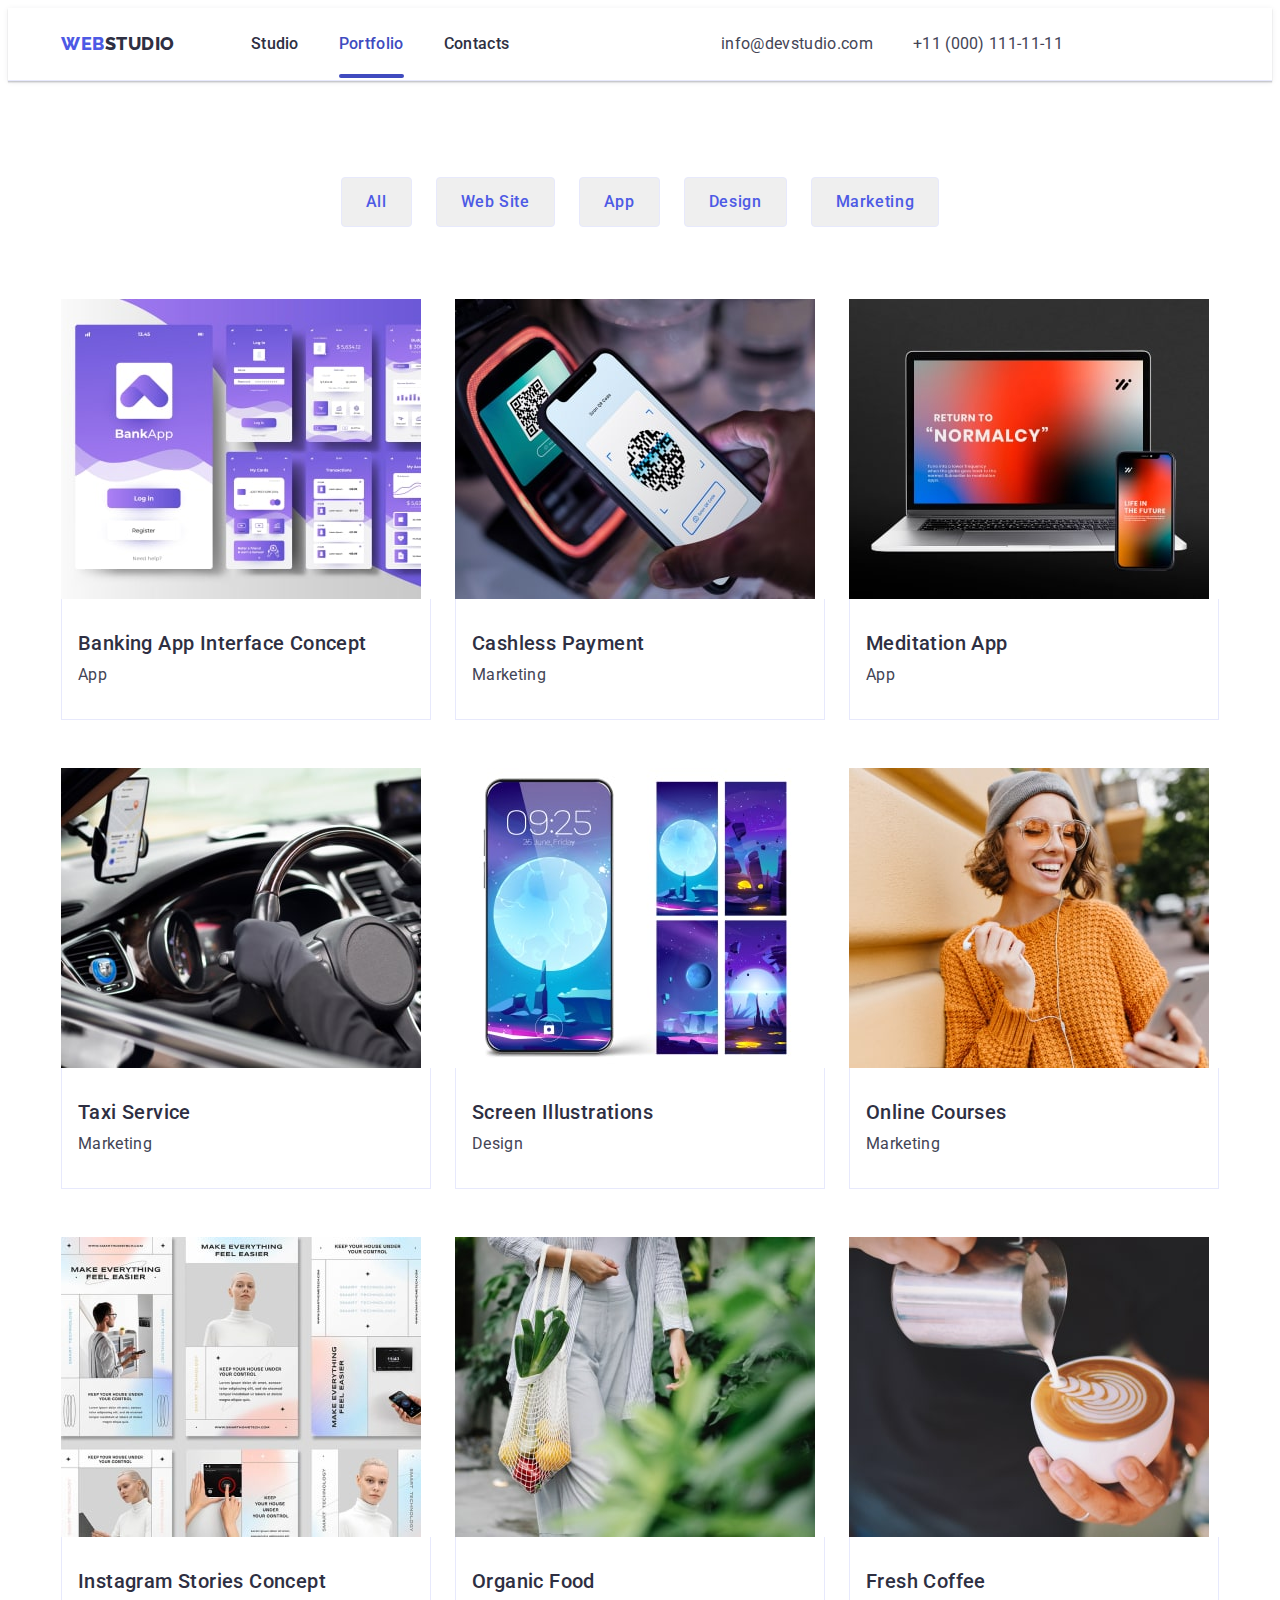
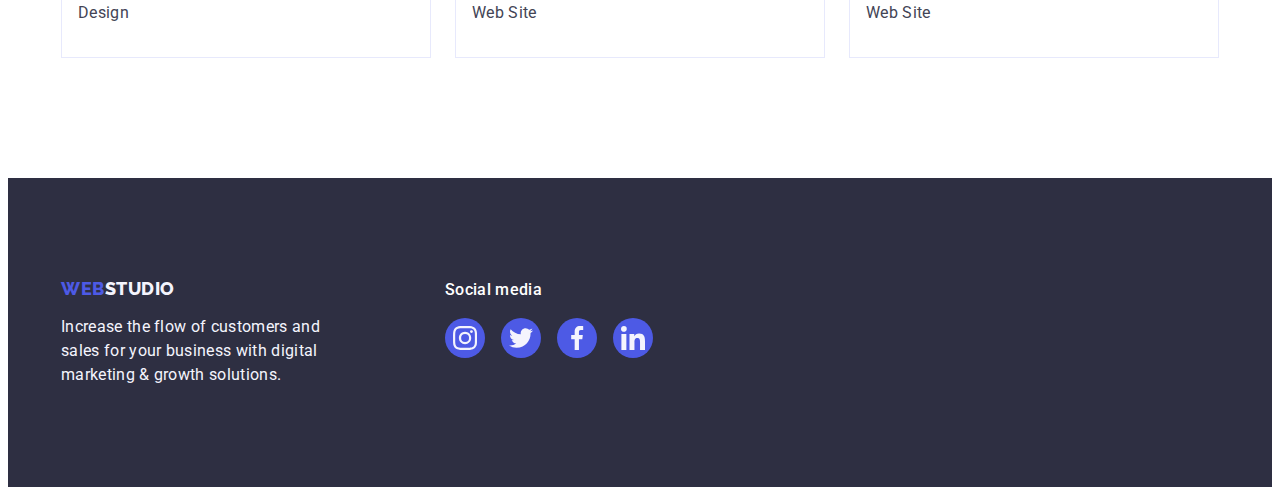
==== portfolio.html @ 5ec16f7e "5" ====
<!DOCTYPE html>
<html lang="en">
<head>
    <meta charset="UTF-8">
    <meta name="viewport" content="width=device-width, initial-scale=1.0">
    <title>Document</title>
    <link rel="preconnect" href="https://fonts.googleapis.com">
<link rel="preconnect" href="https://fonts.gstatic.com" crossorigin>
<link href="https://fonts.googleapis.com/css2?family=Raleway:wght@800&family=Roboto:wght@400;500;700;900&display=swap" rel="stylesheet">
    <link rel="stylesheet" href="https://cdnjs.cloudflare.com/ajax/libs/modern-normalize/2.0.0/modern-normalize.min.css" integrity="sha512-4xo8blKMVCiXpTaLzQSLSw3KFOVPWhm/TRtuPVc4WG6kUgjH6J03IBuG7JZPkcWMxJ5huwaBpOpnwYElP/m6wg==" crossorigin="anonymous" referrerpolicy="no-referrer" />
    <link rel="stylesheet" href="./css/styles.css">  
</head>
<body>
    <header class="header">
        <div class="container header-container">
        <nav class="header-navigation">
        <a href="./index.html" class="header-logo link">Web<span class="header-logo-color">Studio</span></a>
        <ul class="header-menu-list list">
          <li><a href="./index.html" class="header-menu-link link">Studio</a></li> 
          <li><a href="./portfolio.html" class="header-menu-link current link">Portfolio</a></li>
          <li><a href="" class="header-menu-link link">Contacts</a></li>
        </ul>
       </nav>
       <address class="address">
        <ul class="header-menu-address list">
          <li>
              <a href="mailto:info@devstudio.com" class="header-mailto link">info@devstudio.com</a>
          </li>
          <li>
              <a href="tel:+110001111111" class="header-mailto link">+11 (000) 111-11-11</a>
          </li>
        </ul>
      </address>
    </div>
    </header>
    <main class="main">
        <section class="portfolio">
            <div class="container">
            <h1 class="visually-hidden">portfolio</h1>
            <ul class="navigation-list list">
            <li class="navigation-item">
                <button type="button" class="navigation-btn">All</button>
            </li>          
            <li class="navigation-item">
                 <button type="button" class="navigation-btn">Web Site</button>
                </li>   
            <li class="navigation-item">
                <button type="button" class="navigation-btn">App</button>
            </li>   
            <li class="navigation-item">
                <button type="button" class="navigation-btn">Design</button>
            </li>   
            <li class="navigation-item">
                <button type="button" class="navigation-btn">Marketing</button>
            </li>   
         </ul>
            <ul class="portfolio-list list">
                <li class="portfolio-item">
                   <a class="portfolio-link link" href="link">
                    <div class="portfolio-cover-wrap">
                    <img class="portfolio-img" src="./images/Project-Card-1.jpg" alt="Banking App Interface Concept" width="360" height="300"/>
                        <p class="portfolio-cover-text">14 Stylish and User-Friendly App Design Concepts · Task Manager App · Calorie Tracker App · Exotic Fruit Ecommerce App · Cloud Storage App</p>
                </div>
                    <div class="portfolio-name">
                    <h2 class="portfolio-subtitle">Banking App Interface Concept</h2>
                    <p class="portfolio-text">App</p>
                </div>
                </a>
                </li>
                <li class="portfolio-item">
                   <a class="portfolio-link link" href="link">
                    <div class="portfolio-cover-wrap">
                    <img class="portfolio-img" src="./images/Project-Card-2.jpg" alt="Cashless Payment" width="360" height="300"/>
                        <p class="portfolio-cover-text">14 Stylish and User-Friendly App Design Concepts · Task Manager App · Calorie Tracker App · Exotic Fruit Ecommerce App · Cloud Storage App</p>
                </div>
                    <div class="portfolio-name">
                    <h2 class="portfolio-subtitle">Cashless Payment</h2>
                    <p class="portfolio-text">Marketing</p>
                </div>
                </a>
                </li>
                <li class="portfolio-item">
                   <a class="portfolio-link link" href="link">
                    <div class="portfolio-cover-wrap">
                    <img class="portfolio-img" src="./images/Project-Card-3.jpg" alt="Meditation App" width="360" height="300"/>
                    
                        <p class="portfolio-cover-text">14 Stylish and User-Friendly App Design Concepts · Task Manager App · Calorie Tracker App · Exotic Fruit Ecommerce App · Cloud Storage App</p>
                   
                </div>
                    <div class="portfolio-name">
                    <h2 class="portfolio-subtitle">Meditation App</h2>
                    <p class="portfolio-text">App</p>
                </div>
                </a>
                </li>
                <li class="portfolio-item">
                  <a class="portfolio-link link" href="link">
                    <div class="portfolio-cover-wrap">
                    <img class="portfolio-img" src="./images/Project-Card-4.jpg" alt="Taxi Service" width="360" height="300"/>
                    
                        <p class="portfolio-cover-text">14 Stylish and User-Friendly App Design Concepts · Task Manager App · Calorie Tracker App · Exotic Fruit Ecommerce App · Cloud Storage App</p>
                    
                </div>
                  <div class="portfolio-name">
                  <h2 class="portfolio-subtitle">Taxi Service</h2>
                  <p class="portfolio-text">Marketing</p>
                </div>
                </a>  
                </li>
                <li class="portfolio-item">
                    <a class="portfolio-link link" href="link">
                        <div class="portfolio-cover-wrap">
                        <img class="portfolio-img" src="./images/Project-Card-5.jpg" alt="Screen Illustrations" width="360" height="300"/>
                            <p class="portfolio-cover-text">14 Stylish and User-Friendly App Design Concepts · Task Manager App · Calorie Tracker App · Exotic Fruit Ecommerce App · Cloud Storage App</p>
                    </div>   
                    <div class="portfolio-name">
                    <h2 class="portfolio-subtitle">Screen Illustrations</h2>
                    <p class="portfolio-text">Design</p>
                </div> 
                </a> 
                </li>
                <li class="portfolio-item">
                    <a class="portfolio-link link" href="link">
                        <div class="portfolio-cover-wrap">
                        <img class="portfolio-img" src="./images/Project-Card-6.jpg" alt="Online Courses" width="360" height="300"/>
                            <p class="portfolio-cover-text">14 Stylish and User-Friendly App Design Concepts · Task Manager App · Calorie Tracker App · Exotic Fruit Ecommerce App · Cloud Storage App</p>
                    </div>
                    <div class="portfolio-name">
                    <h2 class="portfolio-subtitle">Online Courses</h2>
                    <p class="portfolio-text">Marketing</p>
                </div>
                </a>  
                </li>
                <li class="portfolio-item">  
                    <a class="portfolio-link link" href="link">
                        <div class="portfolio-cover-wrap">
                        <img class="portfolio-img" src="./images/Project-Card-7.jpg" alt="Instagram Stories Concept" width="360" height="300"/>
                            <p class="portfolio-cover-text">14 Stylish and User-Friendly App Design Concepts · Task Manager App · Calorie Tracker App · Exotic Fruit Ecommerce App · Cloud Storage App</p>
                    </div>
                        <div class="portfolio-name">
                        <h2 class="portfolio-subtitle">Instagram Stories Concept</h2>
                    <p class="portfolio-text">Design</p>
                </div>
                </a>  
                </li>
                <li class="portfolio-item">
                    <a class="portfolio-link link" href="link">
                        <div class="portfolio-cover-wrap">
                        <img class="portfolio-img" src="./images/Project-Card-8.jpg" alt="Organic Food" width="360" height="300"/>
                           <p class="portfolio-cover-text">14 Stylish and User-Friendly App Design Concepts · Task Manager App · Calorie Tracker App · Exotic Fruit Ecommerce App · Cloud Storage App</p>
                    </div>
                        <div class="portfolio-name">
                        <h2 class="portfolio-subtitle">Organic Food</h2>
                    <p class="portfolio-text">Web Site</p>
                </div>
                </a>    
                </li>
                <li class="portfolio-item">   
                    <a class="portfolio-link link" href="link">
                        <div class="portfolio-cover-wrap">
                        <img class="portfolio-img" src="./images/Project-Card-9.jpg" alt="Fresh Coffee" width="360" height="300"/>
                         <p class="portfolio-cover-text">14 Stylish and User-Friendly App Design Concepts · Task Manager App · Calorie Tracker App · Exotic Fruit Ecommerce App · Cloud Storage App</p>
                    </div>  
                    <div class="portfolio-name">
                    <h2 class="portfolio-subtitle">Fresh Coffee</h2>
                    <p class="portfolio-text">Web Site</p>
                </div>
                </a>  
                </li>
            </ul>
        </div>
        </section>
    </main>
    <footer class="footer">
        <div class="container footer-container">
            <div class="footer-logo-container">
        <a href="./index.html" class="footer-logo link">Web<span class="footer-logo-color">Studio</span></a>
        <p class="footer-text">Increase the flow of customers and sales for your business with digital marketing & growth solutions.</p>
    </div>
        <div class="footer-social-icon">
            <p class="footer-social-text">Social media</p>
            <ul class="footer-list-icon list">
                <li class="footer-item-icon">
                    <a class="footer-links link" href="https://www.instagram.com/">
                    <svg class="footer-icons" width="24" height="24">
                        <use href="./images/icons.svg#icon-instagram-2-1"></use>
                    </svg>
                </a>
                </li>
                <li class="footer-item-icon">
                    <a class="footer-links link" href="https://twitter.com/">
                    <svg class="footer-icons" width="24" height="24">
                        <use href="./images/icons.svg#icon-twitter-1-1"></use>
                    </svg>
                </a>
                </li>
                <li class="footer-item-icon">
                    <a class="footer-links link" href="https://www.facebook.com/">
                    <svg class="footer-icons" width="24" height="24">
                        <use href="./images/icons.svg#icon-facebook-1-1"></use>
                    </svg>
                </a>
                </li>
                <li class="footer-item-icon">
                    <a class="footer-links link" href="https://www.linkedin.com/?original_referer=https%3A%2F%2Fgooddilya.github.io%2F">
                    <svg class="footer-icons" width="24" height="24">
                        <use href="./images/icons.svg#icon-linkedin-1-1"></use>
                    </svg>
                </a>
                </li>
            </ul>
        </div>
    </div>
    </footer>
</body>
</html>
---- css/styles.css ----
p,
h1,
h2,
h3,
h4,
h5,
h6 {
    margin-top: 0;
    margin-bottom: 0;
}

ul {
margin-left: 0;
margin-top: 0;
margin-bottom: 0;
}

:root {
    --main--cl: #434455;
    --footer--cl: #F4F4FD;
    --logos--cl: #2e2f42;
    --btm--cl:#4d5ae5;
}

body{
    font-family: "Roboto", sans-serif;
    color: var(--main--cl);
    background-color: #FFFFFF;
 }

.link {
    text-decoration: none;
}

.list {
    list-style-type: none;
}



img{display: block;}

.visually-hidden {
    position: absolute;
    width: 1px;
    height: 1px;
    margin: -1px;
    border: 0;
    padding: 0;
    white-space: nowrap;
    clip-path: inset(100%);
    clip: rect(0 0 0 0);
    overflow: hidden;
    }

/*! -----heder----- */

.container {
    width: 1158px;
    margin: 0 auto;
    padding-left: 15px;
    padding-right: 15px;
}

.header {
    border-bottom: 1px solid #e7e9fc;
    box-shadow: 0px 2px 1px rgba(46, 47, 66, 0.08), 0px 1px 1px rgba(46, 47, 66, 0.16), 0px 1px 6px rgba(46, 47, 66, 0.08);
}

.header-navigation{
    display: flex;
    align-items: center;
    margin-right: auto;
    padding: 24px 0;
}

.header-container{
    display: flex;
    align-items: center;
}

.header-logo {
    color: #4D5AE5;
    font-family: "Raleway", sans-serif;
    font-size: 18px;
    font-weight: 800;
    line-height: 1.17; 
    letter-spacing: 0.03em;
    text-transform: uppercase;
    margin-right: 76px; 
}

.header-logo-color {
    color: var(--logos--cl);
    font-family: "Raleway", sans-serif;
    font-size: 18px;
    font-weight: 800;
    line-height: 1.17; 
    letter-spacing: 0.03em;
    text-transform: uppercase; 
    
}

.header-logo:hover,
.header-logo:focus
 {
    color: #404bbf;
}

.header-menu-list {
    display: flex;
    gap: 40px;
    padding-left: 0%;
}

.header-menu-link {
    color: #2E2F42;
    font-size: 16px;
    font-weight: 500;
    line-height: 1.5;
    letter-spacing: 0.02em;
    padding: 24px 0;
    transition: color 250ms cubic-bezier(0.4, 0, 0.2, 1);
    position: relative;
}

.current {
    color: #404BBF;
    position: relative;
    
}

 .current:after {
    content: '';
    position: absolute;
    left: 0;
    bottom: -1px;
    height: 4px;
    width: 100%;
    background-color: #404bbf;
    border-radius: 2px;
    display: block;
}

.header-menu-link:hover,
.header-menu-link:focus {
    color:#404bbf;
}

.address {
    font-style: normal;
}

.header-menu-address{
    display: flex;
    gap: 40px;
    margin-right: 156px;
    padding-left: 0%;
}

.header-mailto {
    color: var(--main--cl);
    font-family: Roboto;
    font-size: 16px;
    font-style: normal;
    font-weight: 400;
    line-height: 1.5; 
    letter-spacing: 0.02em;
    transition: color 250ms cubic-bezier(0.4, 0, 0.2, 1);
}



.header-mailto:hover,
.header-mailto:focus {
    color: #404bbf
}

/*! -----main----- */

.hero {
    padding: 188px 0;
    background: var(--navyblue, #2E2F42);
    background-image:linear-gradient( rgba(46, 47, 66, 0.7), rgba(46, 47, 66, 0.7) ), url(../images/people-office.jpg);
    background-repeat: no-repeat;
    background-position: center;
    background-size: cover;
    max-width: 1440px;
    margin: 0 auto;

}


.hero-title {
    color: var(--white, #FFF);
text-align: center;
font-size: 56px;
font-weight: 700;
line-height: 1.07;
letter-spacing: 0.02em;
max-width: 496px;
margin: 0 auto;
margin-bottom: 48px;
}

.hero-btn {
    background-color: var(--btm--cl, #4d5ae5);
    padding: 16px 32px;
    border-radius: 4px;
    border: none;
    display: block;
    min-width: 169px;
    height: 56px;
    border-radius: 4px;
    cursor: pointer;
    margin: 0 auto;
    transition: background-color 250ms cubic-bezier(0.4, 0, 0.2, 1);
}
 
.hero-btn:hover,
.hero-btn:hover
{
    background-color: #404BBF;
}

.hero-btn {
    color: var(--white, #FFF);
font-family: "Roboto", sans-serif;
cursor: pointer;
font-size: 16px;
font-weight: 500;
line-height: 1.5; 
letter-spacing: 0.04em;

}

.advantages {
    padding: 120px 0;
}

.advantages-list {
    padding: 0; 
    display: flex; 
    gap: 24px;
}

.advantages-item {
    width: calc((100% - 72px) / 4);
}

.advantages-item-top {
    width: 264px;
    height: 112px;
    display: flex;
    align-items: center;
    justify-content: center;
    border-radius: 4px;
    background: var(--cloud, #F4F4FD);
    margin-bottom: 8px;
}

.advantages-subtitle {
    color: var(--navyblue, #2E2F42);
font-size: 20px;
font-weight: 500;
line-height: 1.2; 
letter-spacing: 0.02em;
margin-bottom: 8px;
}
.advantages-text {
    color: varvar(--main--cl);
font-size: 16px;
line-height: 1.5; 
letter-spacing: 0.02em;
}
  
.work {
    padding-bottom: 120px;
}

.work-title {
    color: var(--navyblue, #2E2F42);
    text-align: center;
    font-size: 36px;
    font-weight: 700;
    line-height: 1.11;
    letter-spacing: 0.02em;
    text-transform: capitalize;
    /* max-width: 323px;  */
    margin: 0 auto; 
    margin-bottom: 72px;
}
.work-item {
    display: flex;
    gap: 24px;
    padding-left: 0%;
}
.work-list {
    flex-basis: calc((100% - 48px) / 3)
}

.work-img{}

.team {
    background-color: #F4F4FD;
    padding: 120px 0
}
.team-title {
    color: var(--navyblue, #2E2F42);
    text-align: center;
font-size: 36px;
font-weight: 700;
line-height: 1.11;
letter-spacing: 0.02em;
text-transform: capitalize;
margin-bottom: 72px;

}
.team-item {
    display: flex;
    gap: 24px;
    padding-left: 0%;
}
.team-list {
    background-color: #FFFFFF;
    border-radius: 0px 0px 4px 4px;
background: var(--white, #FFF);
flex-basis: calc((100% - 3 * 24px) / 4);
box-shadow: 0px 2px 1px 0px rgba(46, 47, 66, 0.08), 0px 1px 1px 0px rgba(46, 47, 66, 0.16), 0px 1px 6px 0px rgba(46, 47, 66, 0.08);
}

.team-name{
    padding: 32px 0;
}

.team-subtitle {
    color: var(--navyblue, #2E2F42);
    text-align: center;
font-size: 20px;
font-weight: 500;
line-height: 1.2;
letter-spacing: 0.02em;
margin-bottom: 8px
}
.team-text {
    color: var(--main--cl);
    text-align: center;
font-family: Roboto;
font-size: 16px;
line-height: 1.5; 
letter-spacing: 0.02em;
margin-bottom: 8px;
}

/* .container-icon-team {

} */

.social-list-icon {
    display: flex;
    justify-content: center;
    align-items: center;
    gap: 24px;
    padding-left: 0;
}

.team-links {
    display: flex;
    align-items: center;
    justify-content: center;
    fill: var(--footer--cl) ;
    background-color: var(--btm--cl) ;
    width: 40px;
    height: 40px;
    border-radius: 50%;
    transition: background-color 250ms cubic-bezier(0.4, 0, 0.2, 1); 
}

.team-links:hover,
.team-links:focus {
    background-color:#404BBF;
}

.client {
    padding-top: 120px;
    padding-bottom: 120px;
}

.client-title {
color: var(--navyblue, #2E2F42);
text-align: center;
font-size: 36px;
font-style: normal;
font-weight: 700;
line-height: 1.11;
letter-spacing: 0.02em;
text-transform: capitalize;
margin-bottom: 72px;
}

.client-list {
    display: flex;
    gap: 24px;
    padding: 0;
}

.client-item {
    width: calc((100% - 120px) / 6);
    height: 88px;
}

.client-link {
 width: 100%;
 height: 100%;
 border-radius: 4px;
 border: 1px solid var(--lightslate, #8E8F99);
 display: flex;
 align-items: center;
 justify-content: center;
 color: #8E8F99;
 transition: border-color 250ms cubic-bezier(0.4, 0, 0.2, 1), color 250ms cubic-bezier(0.4, 0, 0.2, 1);
}

.client-link:hover,
.client-link:focus {
    border-color: #404bbf;
    color: #404bbf;
}

.client-icon {
    fill: currentColor
}
    

.portfolio {
    padding-top: 96px; 
    padding-bottom: 120px;
}

.navigation {
}
.navigation-item {
    margin-bottom: 0%;
    
}
.navigation-list {
    display: flex;
    justify-content: center;
    gap: 24px;
    margin-bottom: 72px;
    padding-left: 0%;
}

/* .navigation-btn{
    background-color: var(--cloud, #F4F4FD);
    transition-property: color, babackground-colorc;
    transition-duration: 250ms;
    transition-timing-function: cubic-bezier(0.4, 0, 0.2, 1);    
} */

.navigation-btn {
color: var(--iris, #4D5AE5);
font-family: "Roboto", sans-serif;
cursor: pointer;
text-align: center;
font-size: 16px;
font-style: normal;
font-weight: 500;
line-height: 1.5;
letter-spacing: 0.04em;
padding: 12px 24px;
border: 1px solid #e7e9fc;
border-radius: 4px;
transition: color 250ms cubic-bezier(0.4, 0, 0.2, 1), background-color 250ms cubic-bezier(0.4, 0, 0.2, 1), border-color 250ms cubic-bezier(0.4, 0, 0.2, 1), box-shadow 250ms cubic-bezier(0.4, 0, 0.2, 1);
}

.navigation-btn:hover,
.navigation-btn:focus
 {
    color: #FFFFFF;
    background-color: #404BBF;
    border: 1px solid transparent;
    box-shadow: 0px 3px 1px rgba(0, 0, 0, 0.1), 0px 2px 1px rgba(0, 0, 0, 0.08), 0px 2px 2px rgba(0, 0, 0, 0.12);
}
  
.portfolio-name{
    padding: 32px 16px;
    border: 1px solid #e7e9fc;
    border-top: none; 
}
.portfolio-list {
    display: flex;
    flex-wrap: wrap;
    gap: 32px;
    padding: 0;
    column-gap: 24px;
    row-gap: 48px;
}
.portfolio-item {
    flex-basis: calc((100% - 48px) / 3);
    position: relative;
    
}

.portfolio-link:hover,
.portfolio-link:focus { 
    box-shadow: 0px 1px 6px rgba(46, 47, 66, 0.08), 0px 1px 1px rgba(46, 47, 66, 0.16), 0px 2px 1px rgba(46, 47, 66, 0.08);
}

 
.portfolio-link:hover .portfolio-cover-text {
    transform: translateY(0%)
}

.portfolio-link:focus .portfolio-cover-text {
    transform: translateY(0%)
}

.portfolio-img{
    
}

.portfolio-link {
    display: block;
    transition: box-shadow 250ms cubic-bezier(0.4, 0, 0.2, 1);
}

.portfolio-cover-wrap {
    position: relative;
    overflow: hidden;  
}

/* .portfolio-cover {
    position: absolute;
    top: 0;
    background: var(--iris, #4D5AE5);
    height: 100%;
    padding-top: 40px;
    padding-left: 32px;
    padding-right: 32px;
    padding-bottom: 164px;
    display: flex;
    align-items: center;transform: translateY(100%);
    transition: transform 250ms linear;
} */

.portfolio-cover-text{
color: #F4F4FD;
font-size: 16px;
font-weight: 400;
line-height: 1.5;
letter-spacing: 0.02em;
position: absolute;
top: 0;
background: var(--iris, #4D5AE5);
height: 100%;
padding-top: 40px;
padding-left: 32px;
padding-right: 32px;
padding-bottom: 164px;
display: flex;
align-items: center;transform: translateY(100%);
transition: transform 250ms linear;
padding: 40px 32px;
transition: transform 250ms cubic-bezier(0.4, 0, 0.2, 1);
}


.portfolio-subtitle {
    color: var(--navyblue, #2E2F42);
font-size: 20px;
font-weight: 500;
line-height: 1.2;
letter-spacing: 0.02em;
margin-bottom: 8px;
}
.portfolio-text {
    color: var(--main--cl);
font-size: 16px;
line-height: 1.5;
letter-spacing: 0.02em;
}

.footer-logo {
    color: var(--navyblue,  #4D5AE5);;
    font-family: "Raleway", sans-serif;
    font-size: 18px;
    font-weight: 800;
    line-height: 1.17; 
    letter-spacing: 0.03em;
    text-transform: uppercase; 
}

.footer-logo-color {
    color: #f4f4fd;
    font-family: "Raleway", sans-serif;
    font-size: 18px;
    font-weight: 800;
    line-height: 1.17; 
    letter-spacing: 0.03em;
    text-transform: uppercase; 
    
}

.footer { background-color:#2e2f42 ;
    padding-top: 100px;
    padding-bottom: 100px;
    margin: 0 auto;  
}

.footer-container{ 
    display: flex;
    align-items: baseline;
}

.footer-logo-container {
    margin-right: 120px;
}

.footer-logo{
    margin-bottom: 16px;
    display: inline-block;
}

.footer-text {
    color: var(--footer--cl);
font-size: 16px;
line-height: 1.5;
letter-spacing: 0.02em;
max-width: 264px;
}

.footer-social-icon {
}

.footer-social-text {
color: var(--white, #FFF);
font-size: 16px;
font-weight: 500;
line-height: 1.5; 
letter-spacing: 0.02em;
margin-bottom: 16px;
}

.footer-list-icon {
    display: flex;
    gap: 16px;
    padding-left: 0;
}

.footer-item-icon {
    width: 40px;
    height: 40px;
}

.footer-links {
    width: 100%;
    height: 100%;
    background-color: var(--btm--cl);
    border-radius: 50%;
    display: flex;
    align-items: center;
    justify-content: center;
    transition: background-color 250ms cubic-bezier(0.4, 0, 0.2, 1);
}

.footer-links:hover,
.footer-links:focus {
    background-color:#31D0AA;
}

.footer-icons {
    fill: #F4F4FD;
}

.bakcdrop {
    position: fixed;
    width: 100%;
    min-height: 100%;
    background-color:rgba(46, 47, 66, 0.40);
    top: 0;
    transition: opacity 250ms cubic-bezier(0.4, 0, 0.2, 1), visibility 250ms cubic-bezier(0.4, 0, 0.2, 1);
}

.modal {
position: absolute;
top: 50%;
left: 50%;
transform: translate(-50%, -50%);
width: 408px;
min-height: 584px;
border-radius: 4px;
background: var(--dairy, #FCFCFC);
box-shadow: 0px 2px 1px 0px rgba(0, 0, 0, 0.20), 0px 1px 3px 0px rgba(0, 0, 0, 0.12), 0px 1px 1px 0px rgba(0, 0, 0, 0.14);
transition: transform 250ms cubic-bezier(0.4, 0, 0.2, 1);
}


.modal-imag {
    transition: fill 250ms cubic-bezier(0.4, 0, 0.2, 1);
}

.modal-close-btm {
position: absolute;
top: 24px;
right: 24px;
width: 24px;
height: 24px;
border-radius: 50%;
display: flex;
align-items: center;
justify-content: center;
background-color: #e7e9fc;
border: 1px solid rgba(0, 0, 0, 0.1);
padding: 0;
cursor: pointer;
transition: background-color 250ms cubic-bezier(0.4, 0, 0.2, 1), border 250ms cubic-bezier(0.4, 0, 0.2, 1);
}

.modal-close-btm:hover,
.modal-close-btm:focus {
    background-color: #404bbf;
    border: none;
}

.modal-close-btm:hover,
.modal-close-btm:focus {
    fill: #ffffff;
}

.is-hidden {
    opacity: 0;
    visibility: hidden;
    pointer-events: none;
}
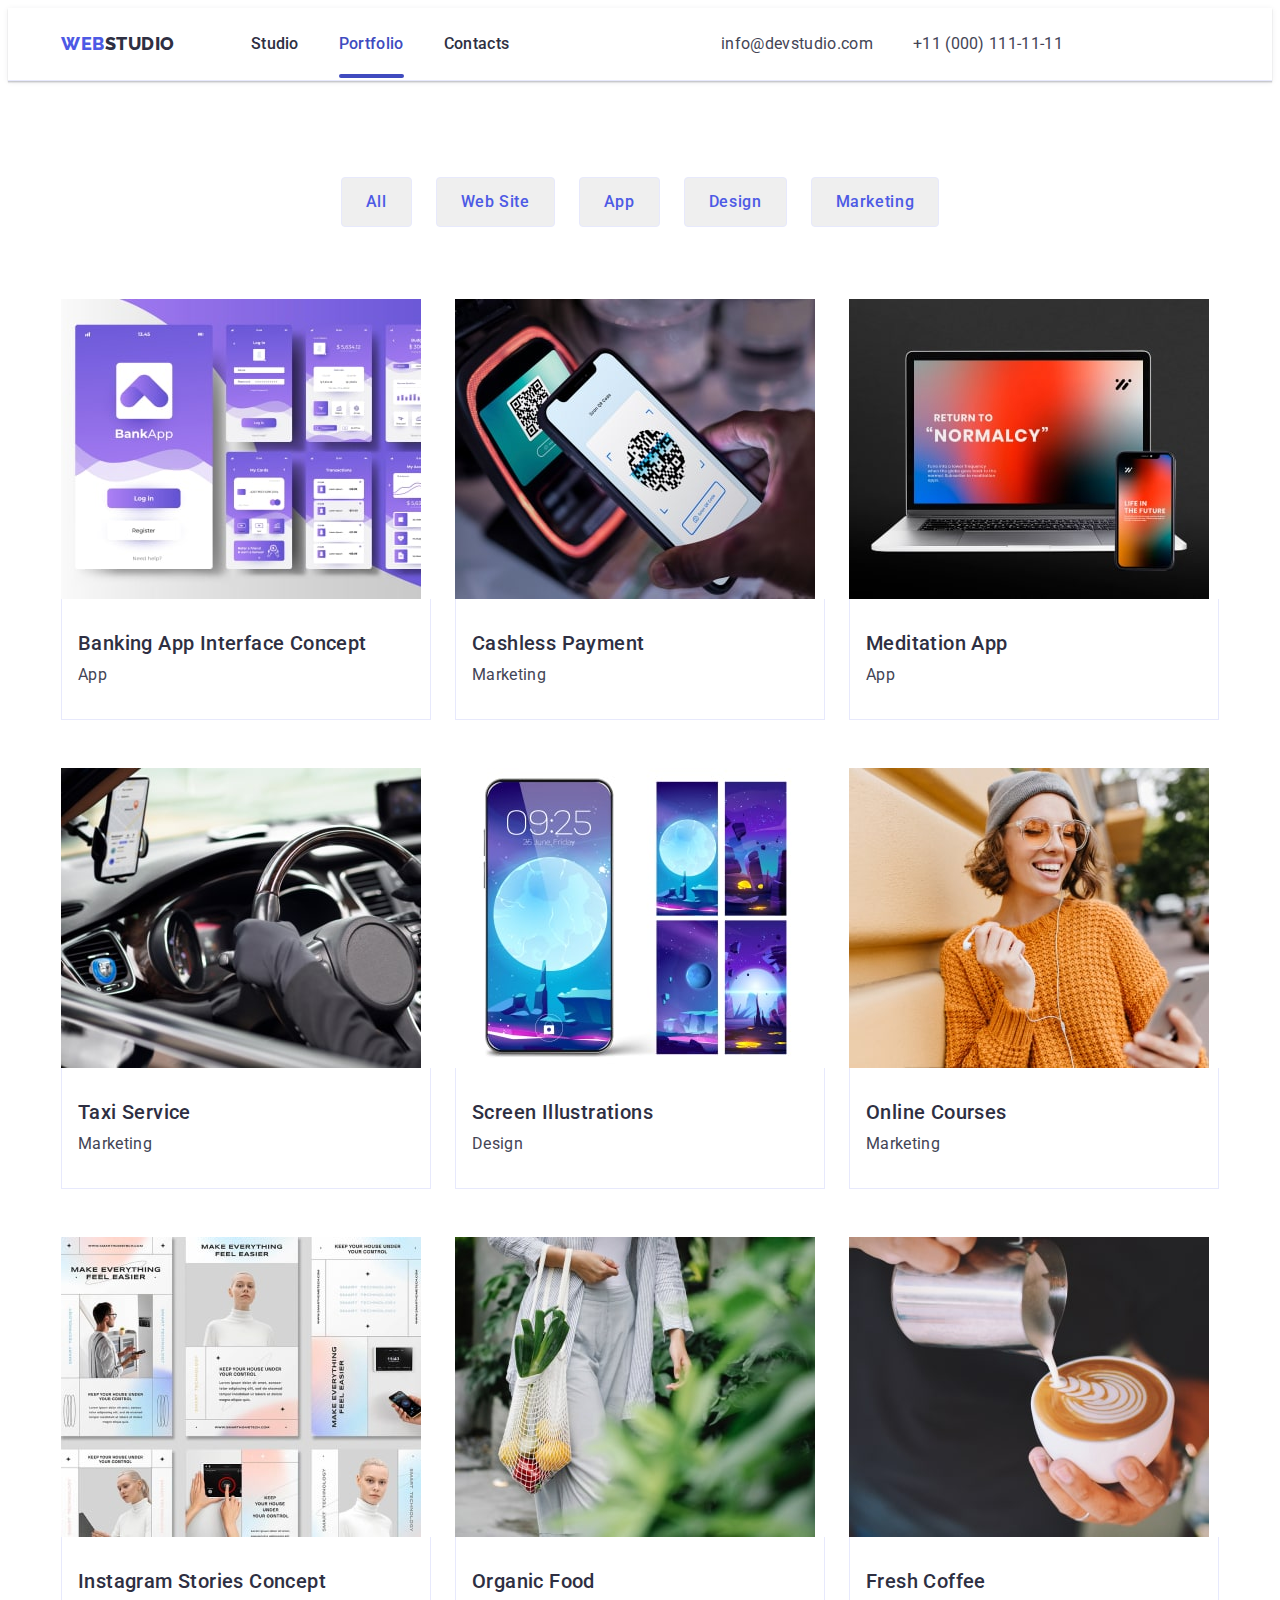
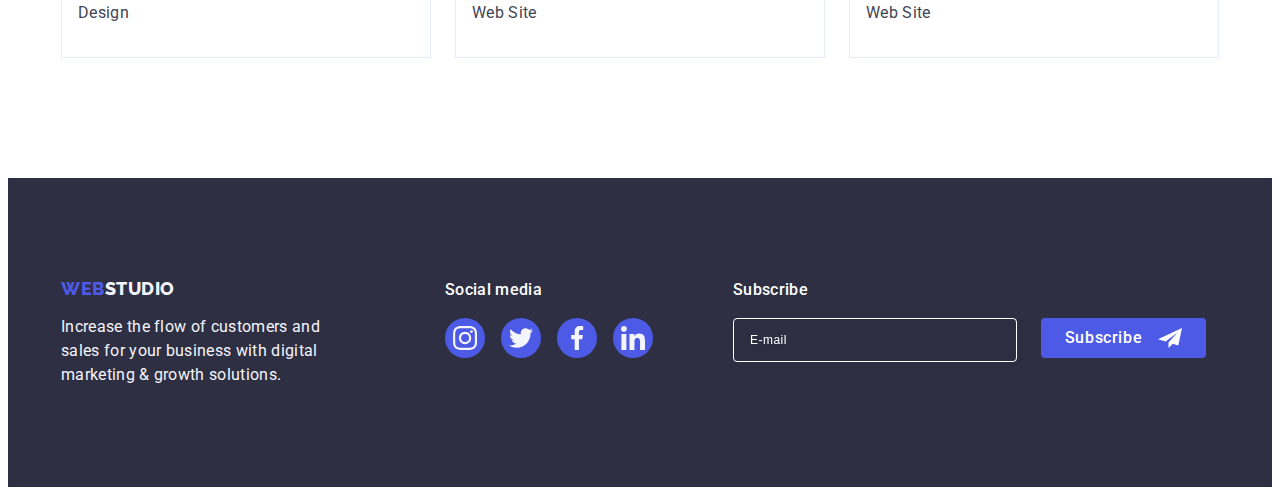
==== commit 877d619e: "2" ====
--- a/portfolio.html
+++ b/portfolio.html
@@ -210,6 +210,20 @@
                 </li>
             </ul>
         </div>
+        <div class="footer-subscribe">
+            <p class="footer-subscribe-text">Subscribe</p>
+            <form class="footer-form">
+                <label class="footer-lable">
+                    <input type="email" name="footer-mail" placeholder="E-mail" class="footer-input">
+                </label>
+                <button type="submit" class="footer-subscribe-btn">Subscribe
+                    <svg class="ftr-form-icon" width="24" height="24">
+                        <use href="./images/icons.svg#icon-telegram"></use>
+                    </svg>
+                </button>
+            </form>
+
+        </div>
     </div>
     </footer>
 </body>
--- a/css/styles.css
+++ b/css/styles.css
@@ -674,6 +674,71 @@
     fill: #F4F4FD;
 }
 
+
+.footer-subscribe {
+    margin-left: 80px;
+}
+
+.footer-subscribe-text {
+    margin-bottom: 16px;
+    font-weight: 500;
+    font-size: 16px;
+    line-height: 1.5;
+    letter-spacing: 0.02em;
+    color: #ffffff;  
+}
+
+.footer-form {
+    display: flex;
+    gap: 24px;
+}
+
+.footer-lable {
+
+}
+
+.footer-input {
+    width: 264px;
+    height: 40px;
+    border: 1px solid #ffffff; 
+    background-color: transparent;
+    font-size: 12px;
+    line-height: 1.5;
+    letter-spacing: 0.04em;
+    padding-left: 16px;
+    filter: drop-shadow(0px 4px 4px rgba(0, 0, 0, 0.15));
+    border-radius: 4px;
+    color: #ffffff;
+}
+
+.footer-input::placeholder {
+    color: #ffffff;
+}
+
+.footer-subscribe-btn {
+    min-width: 165px;
+    height: 40px;
+    display: flex;
+    justify-content:center;
+    align-items: center;
+    font-family: "Roboto", sans-serif;
+    font-size: 16px;
+    font-weight: 500;
+    line-height: 1.5;
+    letter-spacing: 0.04em;
+    color: #ffffff;
+    cursor: pointer;
+    background-color: #4D5AE5;
+    border: none;
+    border-radius: 4px;
+}
+
+.ftr-form-icon {
+    fill: #FFFFFF;
+    margin-left: 16px;
+}
+
+
 .bakcdrop {
     position: fixed;
     width: 100%;
@@ -694,8 +759,13 @@
 background: var(--dairy, #FCFCFC);
 box-shadow: 0px 2px 1px 0px rgba(0, 0, 0, 0.20), 0px 1px 3px 0px rgba(0, 0, 0, 0.12), 0px 1px 1px 0px rgba(0, 0, 0, 0.14);
 transition: transform 250ms cubic-bezier(0.4, 0, 0.2, 1);
-}
-
+padding: 72px 24px 24px 24px;
+
+}
+
+.modal-container {
+    
+}
 
 .modal-imag {
     transition: fill 250ms cubic-bezier(0.4, 0, 0.2, 1);
@@ -718,10 +788,165 @@
 transition: background-color 250ms cubic-bezier(0.4, 0, 0.2, 1), border 250ms cubic-bezier(0.4, 0, 0.2, 1);
 }
 
+.modal-title {
+    color: var(--navyblue, #2E2F42);
+text-align: center;
+font-size: 16px;
+font-style: normal;
+font-weight: 500;
+line-height: 1.5; 
+letter-spacing: 0.02em;
+text-align: center;
+margin-bottom: 16px;
+}
+
+.modal-input {
+    width: 100%;
+    height: 40px;
+    background-color: transparent;
+    border-radius: 4px;
+    border: 1px solid var(--navyblue-modal, rgba(46, 47, 66, 0.40)); 
+    padding-left: 38px;
+    padding-right: 16px;
+    outline: transparent;
+    transition: border-color 250ms cubic-bezier(0.4, 0, 0.2, 1);
+}
+
+.modal-input:hover,
+.modal-input:focus {
+   border-color: #4D5AE5;
+}
+
+.modal-input:hover + .modal-icons {
+    fill: #4D5AE5;
+}
+
+.modal-input:focus + .modal-icons {
+    fill: #4D5AE5;
+}
+
+.modal-input-wrap {
+    position: relative;
+}
+
+.modal-lable {
+color: #8E8F99;
+font-size: 12px;
+font-style: normal;
+font-weight: 400;
+line-height: 1.16;
+letter-spacing: 0.04em;
+display: block;
+margin-bottom: 4px;
+}
+
+.modal-coment {
+    width: 100%;
+    height: 120px;
+    font-size: 12px;
+    line-height: 1.17;
+    letter-spacing: 0.04em;
+    color: rgba(46, 47, 66, 0.4);
+    background-color: transparent;
+    border-radius: 4px;
+    border: 1px solid var(--navyblue-modal, rgba(46, 47, 66, 0.40)); 
+    padding:8px 16px;
+    outline: transparent;
+    transition: border-color 250ms cubic-bezier(0.4, 0, 0.2, 1);
+    resize: none;
+}
+
+.modal-coment:hover,
+.modal-coment:focus {
+    border-color: #4D5AE5;
+}
+
+.modal-icons {
+    fill:  #2E2F42;
+    position: absolute;
+    left: 16px;
+    top: 50%;
+    transform: translateY(-50%);
+    transition: fill 250ms cubic-bezier(0.4, 0, 0.2, 1);
+}
+
+.madal-field {
+    margin-bottom: 24px;
+}
+
+.modal-chek-text {
+color:  #8E8F99;
+font-size: 12px;
+line-height: 1.17;
+letter-spacing: 0.04em;
+}
+
+.modal-chek-span {
+    width: 16px;
+    height: 16px;
+    border: 1px solid rgba(46, 47, 66, 0.4);
+    border-radius: 2px;
+    transition: background-color 250ms cubic-bezier(0.4, 0, 0.2, 1), border 250ms cubic-bezier(0.4, 0, 0.2, 1), fill 250ms cubic-bezier(0.4, 0, 0.2, 1);
+    display: inline-flex;
+    align-items: center;
+    justify-content: center;
+    fill: transparent;
+
+}
+
+/* .modal-chek-text-span {
+width: 16px;
+height: 16px;
+stroke-width: 1px;
+stroke: var(--navyblue-modal, rgba(46, 47, 66, 0.40));
+border-radius: 2px;
+margin-right: 8px;
+display: flex;
+align-items: center;
+justify-content: center;
+fill: transparent;
+}
+ */
+
+.modal-chek-link {
+    color: #4D5AE5;
+}
+
+.modal-chek:checked + .modal-chek-text-span {
+   background-color: #404BBF; 
+   border: none;
+   fill: var(--footer--cl);
+}
+
+.modal-chek:focus + .modal-chek-text span {
+    
+    border: color(#404BBF red green blue)
+    
+ }
+
 .modal-close-btm:hover,
 .modal-close-btm:focus {
     background-color: #404bbf;
     border: none;
+}
+
+.subscribe-btn {
+    display: block;
+    min-width: 169px;
+    height: 56px;
+    margin: 0 auto;
+    font-family: "Roboto", sans-serif;
+    font-size: 16px;
+    font-weight: 500;
+    line-height: 1.5;
+    letter-spacing: 0.04em;
+    color: #ffffff;
+    cursor: pointer;
+    background-color: #4D5AE5;
+    border: none;
+    border-radius: 4px;
+    font-size: 16px;
+    transition: background-color 250ms cubic-bezier(0.4, 0, 0.2, 1);
 }
 
 .modal-close-btm:hover,
